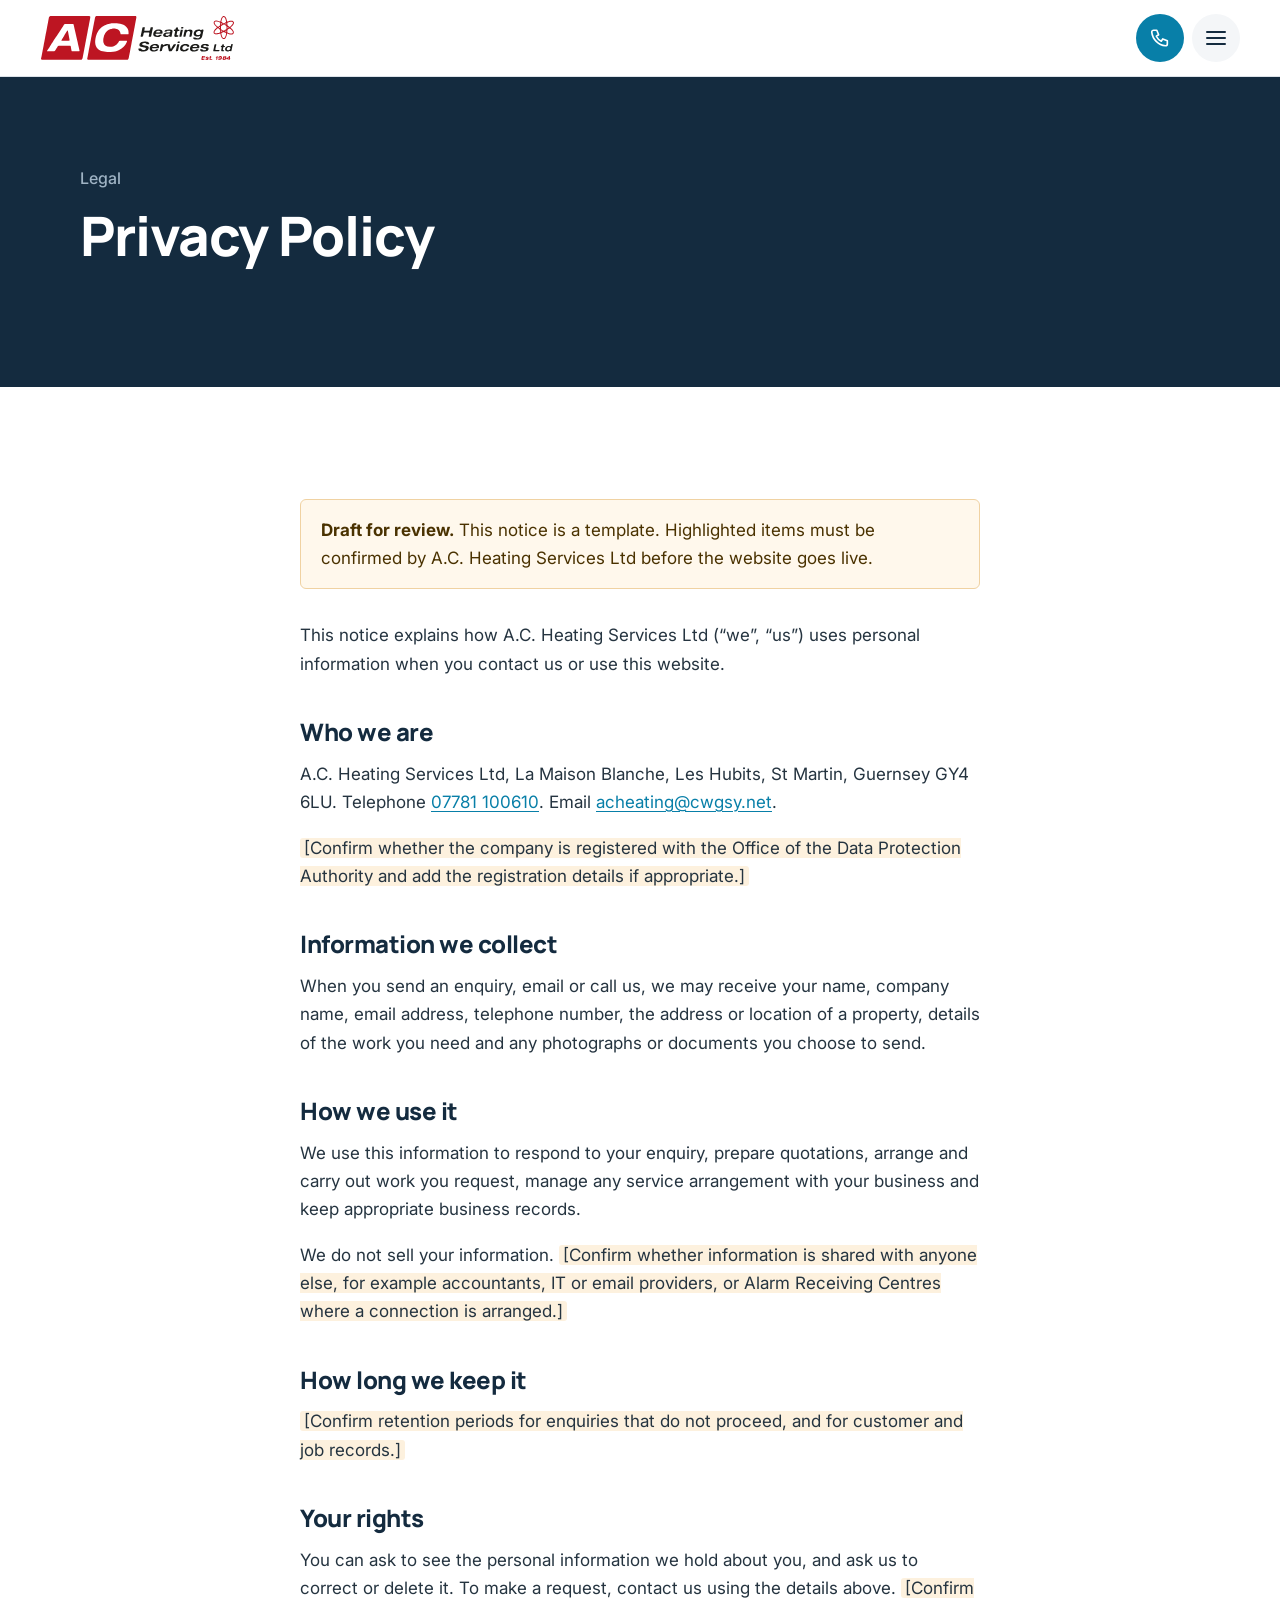
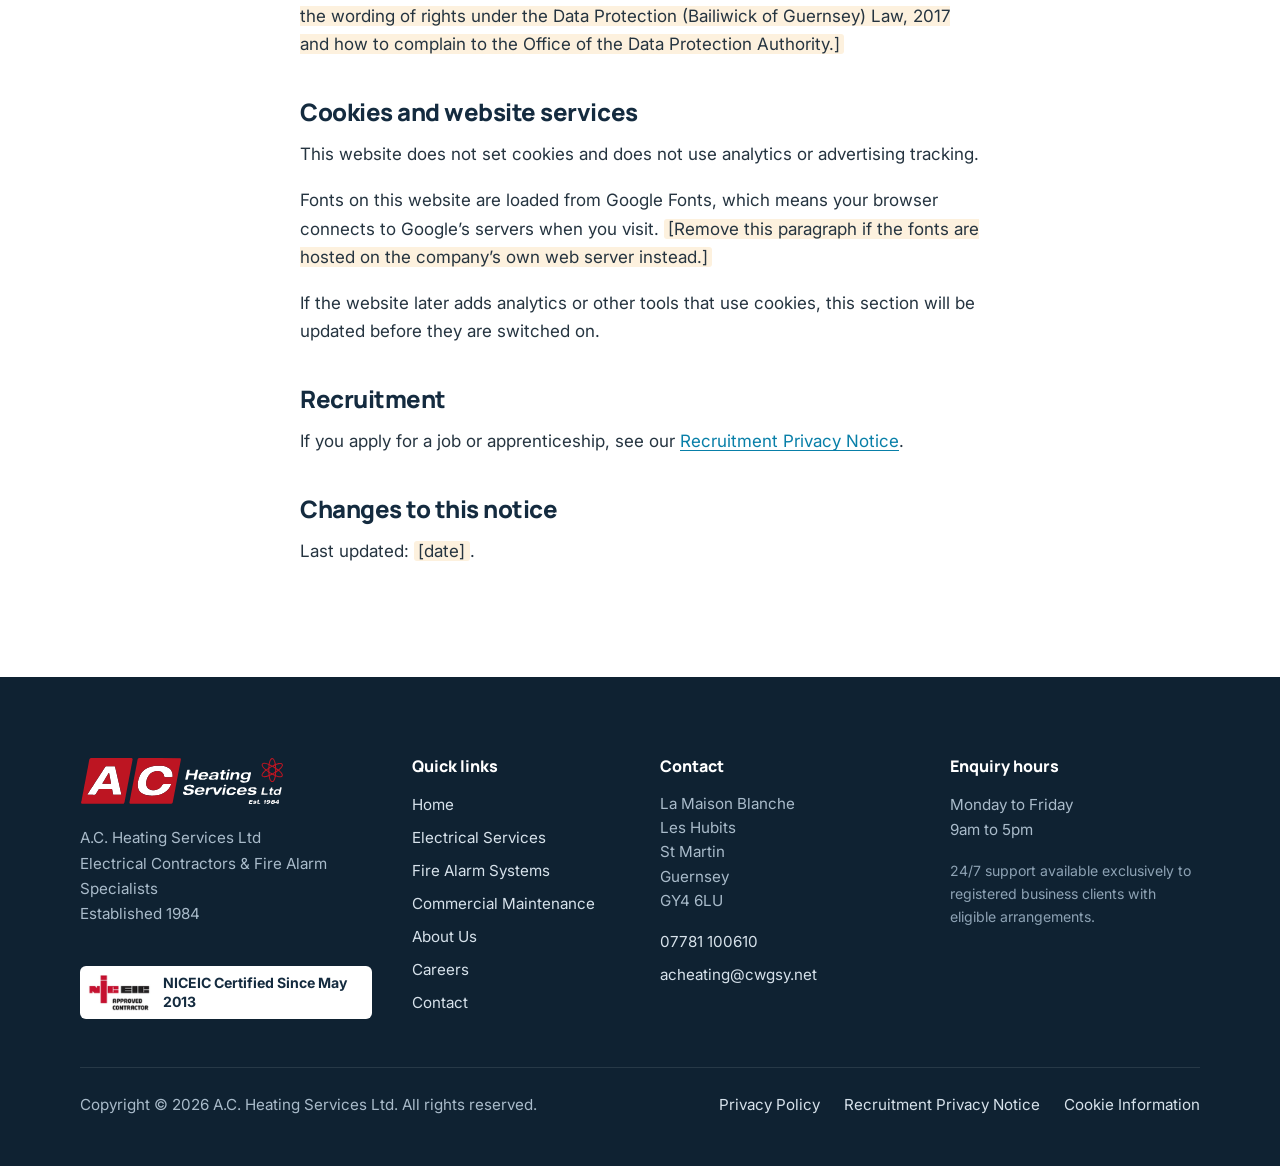
==== ac-heating-website/privacy/index.html @ 9f07629f "Add files via upload" ====
<!doctype html>
<html lang="en-GB">
<head>
<meta charset="utf-8">
<meta name="viewport" content="width=device-width, initial-scale=1">
<title>Privacy Policy | A.C. Heating Services</title>
<meta name="description" content="How A.C. Heating Services Ltd uses personal information provided through this website, by email and by telephone.">
<link rel="canonical" href="https://www.acheating.gg/privacy/">
<meta property="og:type" content="website">
<meta property="og:site_name" content="A.C. Heating Services Ltd">
<meta property="og:locale" content="en_GB">
<meta property="og:title" content="Privacy Policy | A.C. Heating Services">
<meta property="og:description" content="How A.C. Heating Services Ltd uses personal information provided through this website, by email and by telephone.">
<meta property="og:url" content="https://www.acheating.gg/privacy/">
<meta name="twitter:card" content="summary">
<meta name="theme-color" content="#142B3F">
<link rel="icon" href="../assets/img/favicon.svg" type="image/svg+xml">
<link rel="preconnect" href="https://fonts.googleapis.com">
<link rel="preconnect" href="https://fonts.gstatic.com" crossorigin>
<link rel="stylesheet" href="https://fonts.googleapis.com/css2?family=Inter:wght@400;500;600;700&family=Manrope:wght@600;700;800&display=swap">
<link rel="stylesheet" href="../assets/css/styles.css">
<script>document.documentElement.classList.add("js")</script>
<script src="../assets/js/config.js" defer></script>
<script src="../assets/js/main.js" defer></script>
<script type="application/ld+json">{"@context": "https://schema.org", "@type": "BreadcrumbList", "itemListElement": [{"@type": "ListItem", "position": 1, "name": "Home", "item": "https://www.acheating.gg/"}, {"@type": "ListItem", "position": 2, "name": "Privacy Policy", "item": "https://www.acheating.gg/privacy/"}]}</script>
</head>
<body>
<a class="skip-link" href="#main">Skip to main content</a>
<header class="site-header">
  <div class="wrap header-inner">
    <a class="brand" href="../"><img class="brand-logo" src="../assets/img/logo.svg" alt="A.C. Heating Services Ltd, home" width="221" height="52"><span class="brand-tag">Electrical &amp; Fire Alarm Specialists</span></a>
    <nav class="primary-nav" id="primary-nav" aria-label="Main">
      <ul>
        <li><a href="../">Home</a></li><li><a href="../electrical-services/">Electrical Services</a></li><li><a href="../fire-alarms/">Fire Alarms</a></li><li><a href="../maintenance/">Maintenance</a></li><li><a href="../about/">About Us</a></li><li><a class="nav-careers" href="../careers/">Careers <span class="hiring-pill">Hiring</span></a></li><li><a href="../contact/">Contact</a></li><li class="nav-mobile-cta"><a class="btn btn-primary" href="../contact/#enquiry">Request a Quotation</a></li>
      </ul>
    </nav>
    <div class="header-actions">
      <a class="btn btn-primary header-cta" href="../contact/#enquiry">Request a Quotation</a>
      <a class="header-phone" href="tel:+447781100610" data-phone aria-label="Call 07781 100610"><svg viewBox="0 0 24 24" fill="none" stroke="currentColor" stroke-width="1.8" stroke-linecap="round" stroke-linejoin="round" aria-hidden="true"><path d="M5 3.5h3.5l2 5-2.5 1.6a11 11 0 0 0 5.4 5.4l1.6-2.5 5 2v3.5a2 2 0 0 1-2 2A17 17 0 0 1 3 5.5a2 2 0 0 1 2-2z"/></svg></a>
      <button class="nav-toggle" type="button" aria-expanded="false" aria-controls="primary-nav" aria-label="Open menu"><span class="nav-toggle-bars"></span></button>
    </div>
  </div>
</header>
<main id="main">
<section class="page-hero on-dark">
  <div class="wrap">
    <p class="kicker">Legal</p>
    <h1>Privacy Policy</h1>
  </div>
</section>
<section class="section">
  <div class="wrap legal">
    <!-- DRAFT TEMPLATE: this notice must be reviewed and completed by A.C. Heating Services Ltd (and its advisers if required) before launch. Delete the draft banner once approved. -->
    <div class="draft-banner"><strong>Draft for review.</strong> This notice is a template. Highlighted items must be confirmed by A.C. Heating Services Ltd before the website goes live.</div>

    <p>This notice explains how A.C. Heating Services Ltd (“we”, “us”) uses personal information when you contact us or use this website.</p>

    <h2>Who we are</h2>
    <p>A.C. Heating Services Ltd, La Maison Blanche, Les Hubits, St Martin, Guernsey GY4 6LU. Telephone <a href="tel:+447781100610" data-phone data-phone-text="{phone}">07781 100610</a>. Email <a href="mailto:acheating@cwgsy.net" data-email="enquiry" data-email-text>acheating@cwgsy.net</a>.</p>
    <p><span class="tbc">[Confirm whether the company is registered with the Office of the Data Protection Authority and add the registration details if appropriate.]</span></p>

    <h2>Information we collect</h2>
    <p>When you send an enquiry, email or call us, we may receive your name, company name, email address, telephone number, the address or location of a property, details of the work you need and any photographs or documents you choose to send.</p>

    <h2>How we use it</h2>
    <p>We use this information to respond to your enquiry, prepare quotations, arrange and carry out work you request, manage any service arrangement with your business and keep appropriate business records.</p>
    <p>We do not sell your information. <span class="tbc">[Confirm whether information is shared with anyone else, for example accountants, IT or email providers, or Alarm Receiving Centres where a connection is arranged.]</span></p>

    <h2>How long we keep it</h2>
    <p><span class="tbc">[Confirm retention periods for enquiries that do not proceed, and for customer and job records.]</span></p>

    <h2>Your rights</h2>
    <p>You can ask to see the personal information we hold about you, and ask us to correct or delete it. To make a request, contact us using the details above. <span class="tbc">[Confirm the wording of rights under the Data Protection (Bailiwick of Guernsey) Law, 2017 and how to complain to the Office of the Data Protection Authority.]</span></p>

    <h2 id="cookies">Cookies and website services</h2>
    <p>This website does not set cookies and does not use analytics or advertising tracking.</p>
    <p>Fonts on this website are loaded from Google Fonts, which means your browser connects to Google’s servers when you visit. <span class="tbc">[Remove this paragraph if the fonts are hosted on the company’s own web server instead.]</span></p>
    <p>If the website later adds analytics or other tools that use cookies, this section will be updated before they are switched on.</p>

    <h2>Recruitment</h2>
    <p>If you apply for a job or apprenticeship, see our <a href="../recruitment-privacy/">Recruitment Privacy Notice</a>.</p>

    <h2>Changes to this notice</h2>
    <p>Last updated: <span class="tbc">[date]</span>.</p>
  </div>
</section>
</main>
<footer class="site-footer">
  <div class="wrap">
    <div class="footer-grid">
      <div class="footer-brand">
        <a class="brand" href="../"><img class="brand-logo" src="../assets/img/logo-white.svg" alt="A.C. Heating Services Ltd, home" width="221" height="52"><span class="brand-tag">Electrical &amp; Fire Alarm Specialists</span></a>
        <p>A.C. Heating Services Ltd<br>Electrical Contractors &amp; Fire Alarm Specialists<br>Established 1984</p>
        <span class="footer-accred"><img src="../assets/img/niceic-approved-contractor.png" alt="NICEIC Approved Contractor" width="68" height="39"> NICEIC Certified Since May 2013</span>
      </div>
      <div>
        <h2>Quick links</h2>
        <ul><li><a href="../">Home</a></li><li><a href="../electrical-services/">Electrical Services</a></li><li><a href="../fire-alarms/">Fire Alarm Systems</a></li><li><a href="../maintenance/">Commercial Maintenance</a></li><li><a href="../about/">About Us</a></li><li><a href="../careers/">Careers</a></li><li><a href="../contact/">Contact</a></li></ul>
      </div>
      <div>
        <h2>Contact</h2>
        <address>La Maison Blanche<br>Les Hubits<br>St Martin<br>Guernsey<br>GY4 6LU</address>
        <ul style="margin-top:1rem">
          <li><a href="tel:+447781100610" data-phone data-phone-text="{phone}">07781 100610</a></li>
          <li><a href="mailto:acheating@cwgsy.net" data-email="enquiry" data-email-text>acheating@cwgsy.net</a></li>
        </ul>
      </div>
      <div>
        <h2>Enquiry hours</h2>
        <p>Monday to Friday<br>9am to 5pm</p>
        <p class="footer-small">24/7 support available exclusively to registered business clients with eligible arrangements.</p>
      </div>
    </div>
    <div class="footer-bottom">
      <p>Copyright &copy; <span data-year>2026</span> A.C. Heating Services Ltd. All rights reserved.</p>
      <ul>
        <li><a href="../privacy/">Privacy Policy</a></li>
        <li><a href="../recruitment-privacy/">Recruitment Privacy Notice</a></li>
        <li><a href="../privacy/#cookies">Cookie Information</a></li>
      </ul>
    </div>
  </div>
</footer>
</body>
</html>
---- ac-heating-website/assets/css/styles.css ----
/* =========================================================================
   A.C. Heating Services Ltd — site stylesheet
   Palette and type follow the website brief. Red is reserved for the logo.
   ========================================================================= */

:root {
  color-scheme: light;

  /* Brand palette (brief §3) */
  --navy: #142B3F;
  --slate: #304B61;
  --blue: #087FA8;
  --blue-dark: #066A8C;
  --white: #FFFFFF;
  --grey: #F4F6F8;
  --grey-line: #DCE2E8;
  --text: #253440;
  --text-soft: #4A5B68;
  --amber: #F2A541;
  --amber-dark: #E0922A;

  /* Logo red, as sampled from the supplied logo (used in the logo files only) */
  --logo-red: #BD1522;

  --font-head: "Manrope", "Segoe UI", system-ui, -apple-system, sans-serif;
  --font-body: "Inter", "Segoe UI", system-ui, -apple-system, sans-serif;

  --wrap: 1200px;
  --gutter: clamp(1.25rem, 4vw, 2.5rem);
  --section: clamp(4rem, 9vw, 7rem);

  --r-sm: 6px;
  --r-md: 12px;
  --r-lg: 20px;

  --shadow-lift: 0 18px 40px -22px rgba(20, 43, 63, 0.45);
}

*, *::before, *::after { box-sizing: border-box; }

html {
  -webkit-text-size-adjust: 100%;
  scroll-behavior: smooth;
  scroll-padding-top: 6rem;
}

body {
  margin: 0;
  font-family: var(--font-body);
  font-size: 1.0625rem;
  line-height: 1.65;
  color: var(--text);
  background: var(--white);
  text-rendering: optimizeLegibility;
  -webkit-font-smoothing: antialiased;
}

img { max-width: 100%; display: block; }

h1, h2, h3, h4 {
  font-family: var(--font-head);
  color: var(--navy);
  line-height: 1.15;
  letter-spacing: -0.02em;
  margin: 0 0 0.6em;
  font-weight: 800;
}
h1 { font-size: clamp(2.3rem, 5.4vw, 4rem); }
h2 { font-size: clamp(1.8rem, 3.6vw, 2.6rem); }
h3 { font-size: clamp(1.2rem, 1.8vw, 1.4rem); font-weight: 700; letter-spacing: -0.01em; }
h4 { font-size: 1.05rem; font-weight: 700; letter-spacing: 0; }

p { margin: 0 0 1.1em; }
p:last-child { margin-bottom: 0; }

a { color: var(--blue); text-underline-offset: 0.18em; text-decoration-thickness: 1px; }
a:hover { color: var(--blue-dark); }

:focus-visible {
  outline: 3px solid var(--amber);
  outline-offset: 3px;
  border-radius: 3px;
}

.wrap { width: 100%; max-width: var(--wrap); margin: 0 auto; padding: 0 var(--gutter); }
.measure { max-width: 62ch; }
.lead { font-size: clamp(1.1rem, 1.6vw, 1.25rem); color: var(--text-soft); line-height: 1.6; }

.visually-hidden {
  position: absolute !important; width: 1px; height: 1px; padding: 0; margin: -1px;
  overflow: hidden; clip: rect(0 0 0 0); white-space: nowrap; border: 0;
}

.skip-link {
  position: absolute; left: 1rem; top: -4rem; z-index: 100;
  background: var(--amber); color: var(--navy); padding: 0.75rem 1rem;
  font-weight: 700; border-radius: var(--r-sm); text-decoration: none;
}
.skip-link:focus { top: 1rem; }

/* ---------- Buttons ---------- */
.btn {
  display: inline-flex; align-items: center; justify-content: center; gap: 0.55rem;
  min-height: 48px; padding: 0.8rem 1.4rem;
  font-family: var(--font-head); font-weight: 700; font-size: 1rem; line-height: 1.2;
  border-radius: 999px; border: 2px solid transparent;
  text-decoration: none; cursor: pointer;
  transition: background-color .2s, color .2s, border-color .2s, transform .2s;
}
.btn:active { transform: translateY(1px); }
.btn svg { width: 1.1em; height: 1.1em; flex: none; }
.btn-primary { background: var(--amber); color: var(--navy); }
.btn-primary:hover { background: var(--amber-dark); color: var(--navy); }
.btn-blue { background: var(--blue); color: var(--white); }
.btn-blue:hover { background: var(--blue-dark); color: var(--white); }
.btn-navy { background: var(--navy); color: var(--white); }
.btn-navy:hover { background: var(--slate); color: var(--white); }
.btn-outline { border-color: currentColor; color: var(--navy); background: transparent; }
.btn-outline:hover { background: var(--navy); color: var(--white); border-color: var(--navy); }
.on-dark .btn-outline { color: var(--white); }
.on-dark .btn-outline:hover { background: var(--white); color: var(--navy); border-color: var(--white); }
.btn-row { display: flex; flex-wrap: wrap; gap: 0.75rem; margin-top: 2rem; }

.text-link {
  font-family: var(--font-head); font-weight: 700; color: var(--blue);
  text-decoration: none; display: inline-flex; align-items: center; gap: .4rem;
}
.text-link::after {
  content: ""; width: .5em; height: .5em; border-right: 2px solid; border-top: 2px solid;
  transform: rotate(45deg); transition: transform .2s;
}
.text-link:hover { text-decoration: underline; }
.text-link:hover::after { transform: translateX(3px) rotate(45deg); }

/* ---------- Header ---------- */
.site-header {
  position: sticky; top: 0; z-index: 50;
  background: rgba(255, 255, 255, 0.96);
  backdrop-filter: saturate(1.4) blur(10px);
  -webkit-backdrop-filter: saturate(1.4) blur(10px);
  border-bottom: 1px solid var(--grey-line);
}
.site-header .wrap { max-width: 1400px; }
.header-inner { display: flex; align-items: center; gap: 1.25rem; min-height: 76px; }

.brand { display: flex; align-items: center; gap: 1rem; text-decoration: none; color: var(--navy); margin-right: auto; flex: none; }
.brand-logo { height: 52px; width: auto; display: block; }
@media (max-width: 1280px) { .brand-logo { height: 46px; } }
.brand .brand-tag { padding-left: 1rem; border-left: 1px solid var(--grey-line); line-height: 1.3; max-width: 9.5rem; white-space: normal; }
.brand-tag { font-size: 0.8rem; color: var(--text-soft); }

.primary-nav ul { list-style: none; margin: 0; padding: 0; display: flex; gap: 0.25rem; }
.primary-nav a {
  display: block; padding: 0.6rem 0.7rem; border-radius: var(--r-sm);
  color: var(--text); text-decoration: none; font-weight: 500; font-size: 0.95rem; white-space: nowrap;
}
.primary-nav a:hover { color: var(--navy); background: var(--grey); }
.primary-nav a[aria-current="page"] { color: var(--navy); font-weight: 700; box-shadow: inset 0 -2px 0 var(--blue); border-radius: 0; }
.nav-careers { display: inline-flex !important; align-items: center; gap: .45rem; }
.hiring-pill {
  font-size: 0.7rem; font-weight: 700; line-height: 1; padding: .3rem .5rem; border-radius: 999px;
  background: #FDF1DE; color: #7A4A06;
}

.header-actions { display: flex; align-items: center; gap: 0.5rem; }
.header-cta { white-space: nowrap; }
.header-phone {
  display: none; width: 48px; height: 48px; border-radius: 999px;
  align-items: center; justify-content: center;
  background: var(--blue); color: var(--white);
}
.header-phone svg { width: 22px; height: 22px; }
.nav-toggle {
  display: none; width: 48px; height: 48px; border-radius: 999px;
  background: var(--grey); border: 0; cursor: pointer; color: var(--navy);
  align-items: center; justify-content: center;
}
.nav-toggle-bars, .nav-toggle-bars::before, .nav-toggle-bars::after {
  display: block; width: 20px; height: 2px; background: currentColor; border-radius: 2px;
  position: relative; transition: transform .25s, opacity .25s;
}
.nav-toggle-bars::before, .nav-toggle-bars::after { content: ""; position: absolute; left: 0; }
.nav-toggle-bars::before { top: -6px; }
.nav-toggle-bars::after { top: 6px; }
.nav-toggle[aria-expanded="true"] .nav-toggle-bars { background: transparent; }
.nav-toggle[aria-expanded="true"] .nav-toggle-bars::before { transform: translateY(6px) rotate(45deg); }
.nav-toggle[aria-expanded="true"] .nav-toggle-bars::after { transform: translateY(-6px) rotate(-45deg); }

@media (max-width: 1480px) {
  .brand-tag { display: none; }
  .primary-nav a { padding: 0.6rem 0.5rem; font-size: 0.9rem; }
}

@media (max-width: 1280px) {
  .header-phone, .nav-toggle { display: inline-flex; }
  .header-cta { display: none; }
  .primary-nav {
    position: absolute; left: 0; right: 0; top: 100%;
    background: var(--white); border-bottom: 1px solid var(--grey-line);
    box-shadow: 0 20px 30px -20px rgba(20, 43, 63, .35);
    display: none; max-height: calc(100vh - 76px); overflow-y: auto;
  }
  .primary-nav.is-open { display: block; }
  .js .primary-nav:not(.is-open) { display: none; }
  .primary-nav ul { flex-direction: column; padding: 0.75rem var(--gutter) 1.25rem; gap: 0; }
  .primary-nav a { padding: 0.95rem 0.25rem; font-size: 1.05rem; border-bottom: 1px solid var(--grey); border-radius: 0; }
  .primary-nav a[aria-current="page"] { box-shadow: inset 3px 0 0 var(--blue); padding-left: .9rem; }
  .nav-mobile-cta { display: block !important; padding-top: 1rem; }
  .nav-mobile-cta .btn { width: 100%; }
}
.nav-mobile-cta { display: none !important; }
/* Without JavaScript the mobile menu stays visible as a plain list */
html:not(.js) .nav-toggle { display: none; }
@media (max-width: 1280px) { html:not(.js) .primary-nav { display: block; position: static; box-shadow: none; } html:not(.js) .header-inner { flex-wrap: wrap; } }

@media (max-width: 520px) {
  .brand-tag { display: none; }
  .header-inner { gap: 0.75rem; }
  .brand { min-width: 0; flex: 0 1 auto; }
  .brand-logo { height: 42px; max-width: 100%; }
  .header-phone, .nav-toggle { width: 44px; height: 44px; }
}

/* ---------- Image placeholders (see assets/js/config.js) ---------- */
.ph {
  position: relative; margin: 0; overflow: hidden; border-radius: var(--r-lg);
  background:
    linear-gradient(135deg, rgba(8,127,168,.12), rgba(20,43,63,.06)),
    repeating-linear-gradient(45deg, transparent 0 14px, rgba(48,75,97,.05) 14px 15px),
    #E6EBF0;
  aspect-ratio: 4 / 3;
}
.ph.r-16x9 { aspect-ratio: 16 / 9; }
.ph.r-3x2 { aspect-ratio: 3 / 2; }
.ph.r-4x5 { aspect-ratio: 4 / 5; }
.ph.r-1x1 { aspect-ratio: 1 / 1; }
.ph.r-21x9 { aspect-ratio: 21 / 9; }
.ph img { width: 100%; height: 100%; object-fit: cover; }
.ph-label {
  position: absolute; inset: auto 1rem 1rem 1rem;
  display: flex; gap: .6rem; align-items: flex-start;
  font-size: 0.85rem; line-height: 1.4; color: var(--slate);
  background: rgba(255,255,255,.88); padding: .65rem .8rem; border-radius: var(--r-sm);
}
.ph-label svg { flex: none; width: 18px; height: 18px; margin-top: 1px; }
.ph.has-image .ph-label { display: none; }
.ph-dark { background: linear-gradient(135deg, #1E3A52, #142B3F); }
.ph-dark .ph-label { background: rgba(255,255,255,.9); }

/* ---------- Hero (home) ---------- */
.hero { background: var(--navy); color: #DCE6EE; position: relative; overflow: hidden; }
.hero h1 { color: var(--white); max-width: 14ch; }
.hero-grid {
  display: grid; grid-template-columns: minmax(0, 1.05fr) minmax(0, 1fr);
  gap: clamp(2rem, 5vw, 4.5rem); align-items: center;
  padding-top: clamp(3rem, 7vw, 6rem); padding-bottom: clamp(7rem, 11vw, 9rem);
}
.hero-sub {
  font-family: var(--font-head); font-weight: 700; color: var(--amber);
  font-size: clamp(1.1rem, 1.8vw, 1.3rem); margin-bottom: 1.25rem;
}
.hero-intro p { color: #C9D6E1; max-width: 60ch; }
.hero-intro p:first-child { color: var(--white); font-size: 1.15rem; }
.hero .ph { border-radius: var(--r-lg); min-height: 100%; aspect-ratio: 4 / 5; }
.hero .ph-label { background: rgba(255,255,255,.92); }

@media (prefers-reduced-motion: no-preference) {
  .hero-copy > * { animation: rise .7s cubic-bezier(.2,.7,.2,1) both; }
  .hero-copy > *:nth-child(2) { animation-delay: .08s; }
  .hero-copy > *:nth-child(3) { animation-delay: .16s; }
  .hero-copy > *:nth-child(4) { animation-delay: .24s; }
  .hero-media { animation: settle 1s cubic-bezier(.2,.7,.2,1) .1s both; }
  .plate { animation: rise .7s cubic-bezier(.2,.7,.2,1) .35s both; }
}
@keyframes rise { from { opacity: 0; transform: translateY(14px); } to { opacity: 1; transform: none; } }
@keyframes settle { from { opacity: 0; transform: scale(1.03); } to { opacity: 1; transform: none; } }

@media (max-width: 860px) {
  .hero-grid { grid-template-columns: 1fr; padding-bottom: 8rem; }
  .hero .ph { aspect-ratio: 16 / 10; }
  .hero h1 { max-width: 18ch; }
}

/* ---------- The "plate": trust strip styled like an installation schedule ---------- */
.plate-wrap { margin-top: -5rem; position: relative; z-index: 2; }
.plate {
  list-style: none; margin: 0; padding: 0;
  background: var(--white); border-radius: var(--r-md);
  border: 1px solid var(--grey-line);
  box-shadow: 0 24px 50px -30px rgba(20,43,63,.5);
  display: grid; grid-template-columns: repeat(4, minmax(0, 1fr));
}
.plate-item { padding: 1.4rem 1.5rem; border-left: 1px solid var(--grey-line); }
.plate-item:first-child { border-left: 0; }
.plate-key { display: block; font-size: 0.8rem; color: var(--text-soft); margin-bottom: .2rem; }
.plate-val { display: block; font-family: var(--font-head); font-weight: 800; color: var(--navy); font-size: 1.12rem; line-height: 1.25; }
.plate-note { display: block; font-size: 0.82rem; color: var(--text-soft); margin-top: .25rem; line-height: 1.4; }
.plate-item.restricted .plate-val { color: var(--navy); }
.plate-item.restricted .plate-note { color: #7A4A06; font-weight: 600; }
@media (max-width: 960px) {
  .plate { grid-template-columns: repeat(2, minmax(0, 1fr)); }
  .plate-item:nth-child(3) { border-left: 0; }
  .plate-item:nth-child(n+3) { border-top: 1px solid var(--grey-line); }
}
@media (max-width: 480px) {
  .plate { grid-template-columns: 1fr; }
  .plate-item { border-left: 0; }
  .plate-item + .plate-item { border-top: 1px solid var(--grey-line); }
}

/* ---------- Sections ---------- */
.section { padding: var(--section) 0; }
.section-grey { background: var(--grey); }
.section-navy { background: var(--navy); color: #C9D6E1; }
.section-navy h2, .section-navy h3 { color: var(--white); }
.section-head { max-width: 760px; margin-bottom: clamp(2rem, 4vw, 3.25rem); }
.section-head p { color: var(--text-soft); font-size: 1.1rem; }
.section-navy .section-head p { color: #C9D6E1; }

.split {
  display: grid; grid-template-columns: repeat(2, minmax(0, 1fr));
  gap: clamp(2rem, 6vw, 5.5rem); align-items: center;
}
.split.flip > :first-child { order: 2; }
.split.top { align-items: start; }
@media (max-width: 860px) {
  .split { grid-template-columns: 1fr; }
  .split.flip > :first-child { order: 0; }
}

/* ---------- Services (home) ---------- */
.services {
  display: grid; gap: 1.25rem;
  grid-template-columns: repeat(6, minmax(0, 1fr));
}
.service {
  grid-column: span 2;
  display: flex; flex-direction: column;
  background: var(--white); border: 1px solid var(--grey-line); border-radius: var(--r-md);
  padding: 1.75rem; transition: border-color .2s, box-shadow .2s, transform .2s;
}
.service.feature { grid-column: span 3; padding: 2.25rem; }
.service.feature.dark { background: var(--navy); border-color: var(--navy); color: #C9D6E1; }
.service.feature.dark h3 { color: var(--white); }
.service.feature.dark .text-link { color: #7FD3EF; }
.service:hover { border-color: #B8C6D3; box-shadow: var(--shadow-lift); transform: translateY(-2px); }
.service p { color: var(--text-soft); flex: 1; }
.service.dark p { color: #C9D6E1; }
.service .text-link { margin-top: 1.25rem; }
.icon {
  width: 52px; height: 52px; border-radius: 14px; margin-bottom: 1.25rem;
  display: grid; place-items: center; background: #E3F1F7; color: var(--blue);
}
.icon svg { width: 26px; height: 26px; }
.service.dark .icon { background: rgba(255,255,255,.08); color: #7FD3EF; }
@media (max-width: 960px) {
  .services { grid-template-columns: repeat(2, minmax(0, 1fr)); }
  .service, .service.feature { grid-column: span 1; }
  .service.feature { grid-column: span 2; }
}
@media (max-width: 620px) {
  .services { grid-template-columns: 1fr; }
  .service, .service.feature { grid-column: span 1; padding: 1.6rem; }
}
@media (prefers-reduced-motion: reduce) {
  .service:hover { transform: none; }
}

/* ---------- Features (why choose us) ---------- */
.features { display: grid; grid-template-columns: repeat(2, minmax(0, 1fr)); gap: 2.25rem 2.5rem; }
.feature-item { padding-top: 1.25rem; border-top: 2px solid var(--navy); }
.feature-item h3 { margin-bottom: .35rem; }
.feature-item p { color: var(--text-soft); }
@media (max-width: 620px) { .features { grid-template-columns: 1fr; gap: 1.75rem; } }

/* ---------- Ticks lists ---------- */
.ticks { list-style: none; padding: 0; margin: 1.25rem 0 0; display: grid; gap: .55rem; }
.ticks li { position: relative; padding-left: 1.9rem; }
.ticks li::before {
  content: ""; position: absolute; left: 0; top: .3em; width: 1.2rem; height: 1.2rem; border-radius: 50%;
  background: #E3F1F7 url("data:image/svg+xml,%3Csvg xmlns='http://www.w3.org/2000/svg' viewBox='0 0 24 24' fill='none' stroke='%23087FA8' stroke-width='3' stroke-linecap='round' stroke-linejoin='round'%3E%3Cpath d='M5 12.5l4.5 4.5L19 7.5'/%3E%3C/svg%3E") center / 70% no-repeat;
}
.ticks.cols { grid-template-columns: repeat(2, minmax(0, 1fr)); column-gap: 2rem; }
@media (max-width: 620px) { .ticks.cols { grid-template-columns: 1fr; } }
.section-navy .ticks li::before { background-color: rgba(255,255,255,.1); }

/* ---------- Band / callouts ---------- */
.band {
  background: var(--navy); color: #C9D6E1; border-radius: var(--r-lg);
  padding: clamp(2rem, 5vw, 3.75rem); position: relative; overflow: hidden;
}
.band h2, .band h3 { color: var(--white); }
.band-grid { display: grid; grid-template-columns: minmax(0, 1.4fr) minmax(0, 1fr); gap: 2.5rem; align-items: center; }
@media (max-width: 860px) { .band-grid { grid-template-columns: 1fr; } }

.notice {
  border-left: 4px solid var(--amber); background: #FFF8EC; color: #4A3200;
  padding: 1rem 1.25rem; border-radius: 0 var(--r-sm) var(--r-sm) 0; margin: 1.5rem 0;
}
.notice strong { color: #3A2700; }
.section-navy .notice, .band .notice { background: rgba(242,165,65,.12); color: #F7E3C4; }
.section-navy .notice strong, .band .notice strong { color: var(--white); }

/* ---------- Accreditation ---------- */
.accred {
  display: grid; grid-template-columns: 240px minmax(0, 1fr); gap: clamp(1.5rem, 4vw, 3.5rem);
  align-items: center; background: var(--white); border: 1px solid var(--grey-line);
  border-radius: var(--r-lg); padding: clamp(1.5rem, 4vw, 3rem);
}
.logo-slot {
  aspect-ratio: 3 / 2; border: 2px dashed #B8C6D3; border-radius: var(--r-md);
  display: grid; place-items: center; text-align: center; padding: 1rem;
  font-size: .85rem; color: var(--text-soft); background: var(--grey);
}
.logo-slot.has-image { border: 0; background: transparent; padding: 0; }
.logo-slot img { width: 100%; max-width: 220px; height: auto; }
.schemes { list-style: none; padding: 0; margin: 1.25rem 0; display: flex; flex-wrap: wrap; gap: .5rem; }
.schemes li {
  font-size: .9rem; font-weight: 600; color: var(--navy);
  border: 1px solid var(--grey-line); background: var(--grey);
  padding: .45rem .8rem; border-radius: 999px;
}
@media (max-width: 700px) { .accred { grid-template-columns: 1fr; } .logo-slot { max-width: 260px; } }

/* ---------- Page hero (inner pages) ---------- */
.page-hero { background: var(--navy); color: #C9D6E1; padding: clamp(3rem, 7vw, 5.5rem) 0; }
.page-hero h1 { color: var(--white); font-size: clamp(2.1rem, 4.6vw, 3.4rem); max-width: 22ch; }
.page-hero .kicker { color: #9FB3C4; font-size: 1rem; margin-bottom: .8rem; font-weight: 500; }
.page-hero .lead { color: #C9D6E1; }
.page-hero-grid { display: grid; grid-template-columns: minmax(0, 1.15fr) minmax(0, .85fr); gap: clamp(2rem, 5vw, 4rem); align-items: center; }
@media (max-width: 860px) { .page-hero-grid { grid-template-columns: 1fr; } }

/* In-page section nav */
.subnav { border-bottom: 1px solid var(--grey-line); background: var(--white); position: sticky; top: 76px; z-index: 40; }
.subnav ul { list-style: none; margin: 0; padding: 0; display: flex; gap: .25rem; overflow-x: auto; scrollbar-width: none; }
.subnav ul::-webkit-scrollbar { display: none; }
.subnav a {
  display: block; white-space: nowrap; padding: 1rem .9rem; text-decoration: none;
  color: var(--text-soft); font-weight: 600; font-size: .92rem;
}
.subnav a:hover { color: var(--navy); }

/* ---------- Content blocks ---------- */
.prose h2 { margin-top: 0; }
.prose h3 { margin-top: 2rem; }
.sub-grid { display: grid; grid-template-columns: repeat(2, minmax(0, 1fr)); gap: 1.25rem; margin-top: 2rem; }
.sub-card { background: var(--white); border: 1px solid var(--grey-line); border-radius: var(--r-md); padding: 1.6rem; }
.section-grey .sub-card { border-color: transparent; }
.sub-card h3 { font-size: 1.12rem; margin-bottom: .45rem; }
.sub-card p { color: var(--text-soft); font-size: 1rem; }
@media (max-width: 700px) { .sub-grid { grid-template-columns: 1fr; } }

/* Fire alarm overview tiles */
.tiles { display: grid; grid-template-columns: repeat(5, minmax(0, 1fr)); gap: 1px; background: rgba(255,255,255,.12); border-radius: var(--r-md); overflow: hidden; margin-top: 2.5rem; }
.tile { background: var(--navy); padding: 1.4rem 1.2rem; text-decoration: none; color: #C9D6E1; transition: background .2s; }
.tile:hover { background: var(--slate); color: var(--white); }
.page-hero a.tile { color: #C9D6E1; }
.page-hero a.tile:hover { color: var(--white); }
.tile strong { display: block; color: var(--white); font-family: var(--font-head); font-size: 1.02rem; margin-bottom: .2rem; }
.tile span { font-size: .88rem; }
@media (max-width: 960px) { .tiles { grid-template-columns: repeat(2, minmax(0, 1fr)); } .tile:last-child { grid-column: span 2; } }
@media (max-width: 480px) { .tiles { grid-template-columns: 1fr; } .tile:last-child { grid-column: auto; } }

/* Steps — a genuine sequence */
.steps { list-style: none; padding: 0; margin: 0; display: grid; grid-template-columns: repeat(4, minmax(0, 1fr)); gap: 1.25rem; counter-reset: step; }
.steps li { position: relative; padding: 4.25rem 1.5rem 1.6rem; background: var(--white); border-radius: var(--r-md); border: 1px solid var(--grey-line); counter-increment: step; }
.steps li::before {
  content: counter(step); position: absolute; top: 1.4rem; left: 1.5rem;
  width: 2.2rem; height: 2.2rem; border-radius: 50%; display: grid; place-items: center;
  background: var(--navy); color: var(--white); font-family: var(--font-head); font-weight: 800;
}
.steps li:not(:last-child)::after {
  content: ""; position: absolute; top: 2.5rem; left: 4.2rem; right: -1.25rem; height: 2px;
  background: linear-gradient(90deg, var(--grey-line), var(--grey-line));
}
.steps h3 { font-size: 1.1rem; margin-bottom: .4rem; }
.steps p { color: var(--text-soft); font-size: .98rem; }
@media (max-width: 960px) { .steps { grid-template-columns: repeat(2, minmax(0, 1fr)); } .steps li::after { display: none; } }
@media (max-width: 560px) { .steps { grid-template-columns: 1fr; } }

/* ---------- Team ---------- */
.team { display: grid; grid-template-columns: repeat(5, minmax(0, 1fr)); gap: 1.25rem; }
@media (max-width: 1100px) { .team { grid-template-columns: repeat(3, minmax(0, 1fr)); gap: 1.5rem; } }
@media (max-width: 700px) { .team { grid-template-columns: repeat(2, minmax(0, 1fr)); gap: 1.25rem 1rem; } }
@media (max-width: 420px) { .team { grid-template-columns: 1fr; } }
.person .ph { border-radius: var(--r-md); margin-bottom: 1rem; }
.person h3 { margin-bottom: .1rem; font-size: 1.15rem; }
.person .role { display: block; color: var(--blue); font-weight: 600; font-size: .95rem; margin-bottom: .6rem; }
.person p { color: var(--text-soft); font-size: .98rem; }

/* ---------- Careers ---------- */
.roles { display: grid; grid-template-columns: repeat(2, minmax(0, 1fr)); gap: 1.5rem; }
.role-card {
  border-radius: var(--r-lg); padding: clamp(1.75rem, 4vw, 2.75rem);
  background: var(--white); border: 1px solid var(--grey-line);
  display: flex; flex-direction: column;
}
.role-card.dark { background: var(--navy); border-color: var(--navy); color: #C9D6E1; }
.role-card.dark h3 { color: var(--white); }
.role-card h3 { font-size: clamp(1.4rem, 2.4vw, 1.75rem); }
.role-card .btn { align-self: flex-start; margin-top: auto; }
.role-card .ticks { margin-bottom: 1.5rem; }
.role-card > p:last-of-type { margin-bottom: 1.75rem; }
@media (max-width: 800px) { .roles { grid-template-columns: 1fr; } }

/* ---------- Contact ---------- */
.contact-grid { display: grid; grid-template-columns: minmax(0, .8fr) minmax(0, 1.2fr); gap: clamp(2rem, 5vw, 4rem); align-items: start; }
@media (max-width: 900px) { .contact-grid { grid-template-columns: 1fr; } }
.info-card { background: var(--grey); border-radius: var(--r-lg); padding: clamp(1.5rem, 4vw, 2.25rem); }
.info-card dl { margin: 0; display: grid; gap: 1.35rem; }
.info-card dt { font-size: .85rem; color: var(--text-soft); margin-bottom: .2rem; }
.info-card dd { margin: 0; font-weight: 600; color: var(--navy); }
.info-card dd a { color: var(--navy); }
.info-card address { font-style: normal; }
.info-card .muted { font-weight: 400; color: var(--text-soft); font-size: .95rem; }

/* Form */
.form-card { background: var(--white); border: 1px solid var(--grey-line); border-radius: var(--r-lg); padding: clamp(1.5rem, 4vw, 2.5rem); }
.form-grid { display: grid; grid-template-columns: repeat(2, minmax(0, 1fr)); gap: 1.25rem 1.25rem; }
.form-grid .full { grid-column: 1 / -1; }
@media (max-width: 620px) { .form-grid { grid-template-columns: 1fr; } }
.field label, .field legend { display: block; font-weight: 600; color: var(--navy); margin-bottom: .4rem; font-size: .95rem; }
.req { color: #A3261B; font-weight: 700; }
.opt { font-weight: 400; color: var(--text-soft); font-size: .88rem; }
.field input[type="text"], .field input[type="email"], .field input[type="tel"], .field select, .field textarea {
  width: 100%; font: inherit; font-size: 1rem; color: var(--text);
  padding: .8rem .9rem; min-height: 48px; border-radius: var(--r-sm);
  border: 1.5px solid #B8C6D3; background: var(--white);
  transition: border-color .15s, box-shadow .15s;
}
.field textarea { min-height: 150px; resize: vertical; }
.field input:focus, .field select:focus, .field textarea:focus { outline: none; border-color: var(--blue); box-shadow: 0 0 0 3px rgba(8,127,168,.25); }
.field [aria-invalid="true"] { border-color: #B3261E; }
.field .hint { font-size: .87rem; color: var(--text-soft); margin: .35rem 0 0; }
.field .error { font-size: .9rem; color: #B3261E; margin: .4rem 0 0; font-weight: 600; }
.field .error:empty { display: none; }
fieldset { border: 0; padding: 0; margin: 0; min-width: 0; }
.choice-row { display: flex; flex-wrap: wrap; gap: .6rem 1.5rem; }
.choice { display: inline-flex; align-items: center; gap: .55rem; font-weight: 500; cursor: pointer; }
.choice input { width: 20px; height: 20px; accent-color: var(--blue); margin: 0; }
.check { display: flex; gap: .75rem; align-items: flex-start; }
.check input { width: 22px; height: 22px; flex: none; margin-top: .15rem; accent-color: var(--blue); }
.check label { font-weight: 500; color: var(--text); margin: 0; }
.subform { border-top: 1px solid var(--grey-line); padding-top: 1.25rem; }
.subform-title { font-family: var(--font-head); font-weight: 700; color: var(--navy); font-size: 1.05rem; margin-bottom: .25rem; }
.hp { position: absolute; left: -9999px; width: 1px; height: 1px; overflow: hidden; }
.form-note { font-size: .92rem; color: var(--text-soft); }
.form-actions { display: flex; flex-wrap: wrap; align-items: center; gap: 1rem 1.5rem; margin-top: .5rem; }

.error-summary { border: 2px solid #B3261E; border-radius: var(--r-sm); padding: 1rem 1.25rem; margin-bottom: 1.5rem; background: #FDF2F1; }
.error-summary h2 { font-size: 1.05rem; color: #8C1D18; margin-bottom: .4rem; }
.error-summary ul { margin: 0; padding-left: 1.2rem; }
.error-summary a { color: #8C1D18; font-weight: 600; }

.form-result { border-radius: var(--r-md); padding: 1.5rem; margin-top: 1.5rem; }
.form-result.ok { background: #EAF6EF; border: 1px solid #A9D9BC; color: #14432A; }
.form-result.warn { background: #FFF8EC; border: 1px solid #F0D2A2; color: #4A3200; }
.form-result.bad { background: #FDF2F1; border: 1px solid #EFB7B2; color: #5E1410; }
.form-result h2 { font-size: 1.2rem; color: inherit; margin-bottom: .4rem; }
.form-result pre { white-space: pre-wrap; font: inherit; font-size: .9rem; background: rgba(255,255,255,.7); padding: .9rem; border-radius: var(--r-sm); max-height: 260px; overflow: auto; margin: .9rem 0; }

.map-card { display: flex; gap: 1rem; align-items: center; justify-content: space-between; flex-wrap: wrap; background: var(--white); border: 1px solid var(--grey-line); border-radius: var(--r-md); padding: 1.25rem 1.5rem; margin-top: 1.25rem; }
.map-card p { margin: 0; color: var(--text-soft); font-size: .95rem; }

/* ---------- Closing CTA ---------- */
.cta-final { text-align: left; }
.cta-final .band { display: grid; grid-template-columns: minmax(0, 1.4fr) auto; gap: 2rem; align-items: center; }
.cta-final .hours { display: inline-block; margin-top: .5rem; font-weight: 600; color: var(--white); }
.cta-final .btn-row { margin-top: 0; justify-content: flex-end; }
@media (max-width: 860px) { .cta-final .band { grid-template-columns: 1fr; } .cta-final .btn-row { justify-content: flex-start; } }

/* ---------- Legal pages ---------- */
.legal { max-width: 760px; }
.legal h2 { font-size: 1.5rem; margin-top: 2.5rem; }
.draft-banner { background: #FFF8EC; border: 1px solid #F0D2A2; color: #4A3200; padding: 1rem 1.25rem; border-radius: var(--r-sm); margin-bottom: 2rem; }
.tbc { background: #FDF1DE; padding: 0 .25em; border-radius: 3px; }

/* ---------- Footer ---------- */
.site-footer { background: #0F2232; color: #A9BBCA; padding: clamp(3.5rem, 7vw, 5rem) 0 2rem; font-size: .95rem; }
.site-footer a { color: #D7E2EB; text-decoration: none; }
.site-footer a:hover { color: var(--white); text-decoration: underline; }
.footer-grid { display: grid; grid-template-columns: 1.4fr 1fr 1.2fr 1.2fr; gap: 2.5rem; }
.footer-grid h2 { font-size: 1rem; color: var(--white); margin-bottom: 1rem; letter-spacing: 0; }
.footer-grid ul { list-style: none; padding: 0; margin: 0; display: grid; gap: .5rem; }
.footer-grid address { font-style: normal; line-height: 1.6; }
.footer-brand .brand { color: var(--white); margin-bottom: 1.25rem; }
.footer-brand .brand-logo { height: 48px; }
.footer-brand .brand-tag { display: none; }
.footer-small { font-size: .88rem; color: #8DA2B4; margin-top: .75rem; }
.footer-accred { margin-top: 1.5rem; display: inline-flex; align-items: center; gap: .75rem; padding: .5rem .9rem .5rem .5rem; background: var(--white); border-radius: var(--r-sm); color: var(--navy); font-weight: 700; font-size: .88rem; line-height: 1.3; }
.footer-accred img { height: 36px; width: auto; }
.footer-bottom { border-top: 1px solid rgba(255,255,255,.1); margin-top: 3rem; padding-top: 1.5rem; display: flex; flex-wrap: wrap; gap: 1rem 2rem; justify-content: space-between; }
.footer-bottom ul { list-style: none; padding: 0; margin: 0; display: flex; flex-wrap: wrap; gap: .5rem 1.5rem; }
@media (max-width: 960px) { .footer-grid { grid-template-columns: 1fr 1fr; } }
@media (max-width: 560px) { .footer-grid { grid-template-columns: 1fr; } }

/* ---------- Reveal on scroll (one subtle effect, honours reduced motion) ---------- */
@media (prefers-reduced-motion: no-preference) {
  .js .reveal { opacity: 0; transform: translateY(16px); transition: opacity .6s ease, transform .6s ease; }
  .js .reveal.is-visible { opacity: 1; transform: none; }
}
@media (prefers-reduced-motion: reduce) {
  html { scroll-behavior: auto; }
  *, *::before, *::after { animation-duration: .01ms !important; transition-duration: .01ms !important; }
}

/* Draft components page */
.draft-only { outline: 2px dashed var(--amber); outline-offset: 8px; }
.testimonial { background: var(--white); border-radius: var(--r-md); padding: 2rem; border: 1px solid var(--grey-line); }
.testimonial blockquote { margin: 0 0 1rem; font-family: var(--font-head); font-size: 1.2rem; color: var(--navy); font-weight: 600; line-height: 1.45; }
.testimonial figcaption { color: var(--text-soft); font-size: .95rem; }
.case-card { background: var(--white); border-radius: var(--r-md); overflow: hidden; border: 1px solid var(--grey-line); }
.case-card .ph { border-radius: 0; }
.case-body { padding: 1.5rem; }
.case-meta { display: flex; flex-wrap: wrap; gap: .4rem; margin: .75rem 0 1rem; padding: 0; list-style: none; }
.case-meta li { font-size: .85rem; background: var(--grey); padding: .3rem .65rem; border-radius: 999px; }

@media print {
  .site-header, .subnav, .site-footer, .btn-row, .nav-toggle { display: none !important; }
  .hero, .page-hero, .section-navy, .band { background: none !important; color: #000 !important; }
  .hero h1, .page-hero h1, .band h2 { color: #000 !important; }
}

/* Three-up service row (maintenance page) */
.services.three { grid-template-columns: repeat(3, minmax(0, 1fr)); }
.services.three .service { grid-column: auto; }
@media (max-width: 960px) { .services.three { grid-template-columns: 1fr; } }

/* Links inside dark panels */
.band a:not(.btn), .section-navy a:not(.btn), .page-hero a:not(.btn) { color: #7FD3EF; }
.band a:not(.btn):hover, .section-navy a:not(.btn):hover, .page-hero a:not(.btn):hover { color: var(--white); }
.map-card p { display: flex; align-items: center; gap: .5rem; }
.map-card p svg { width: 20px; height: 20px; color: var(--blue); flex: none; }
.form-note a { font-weight: 600; }
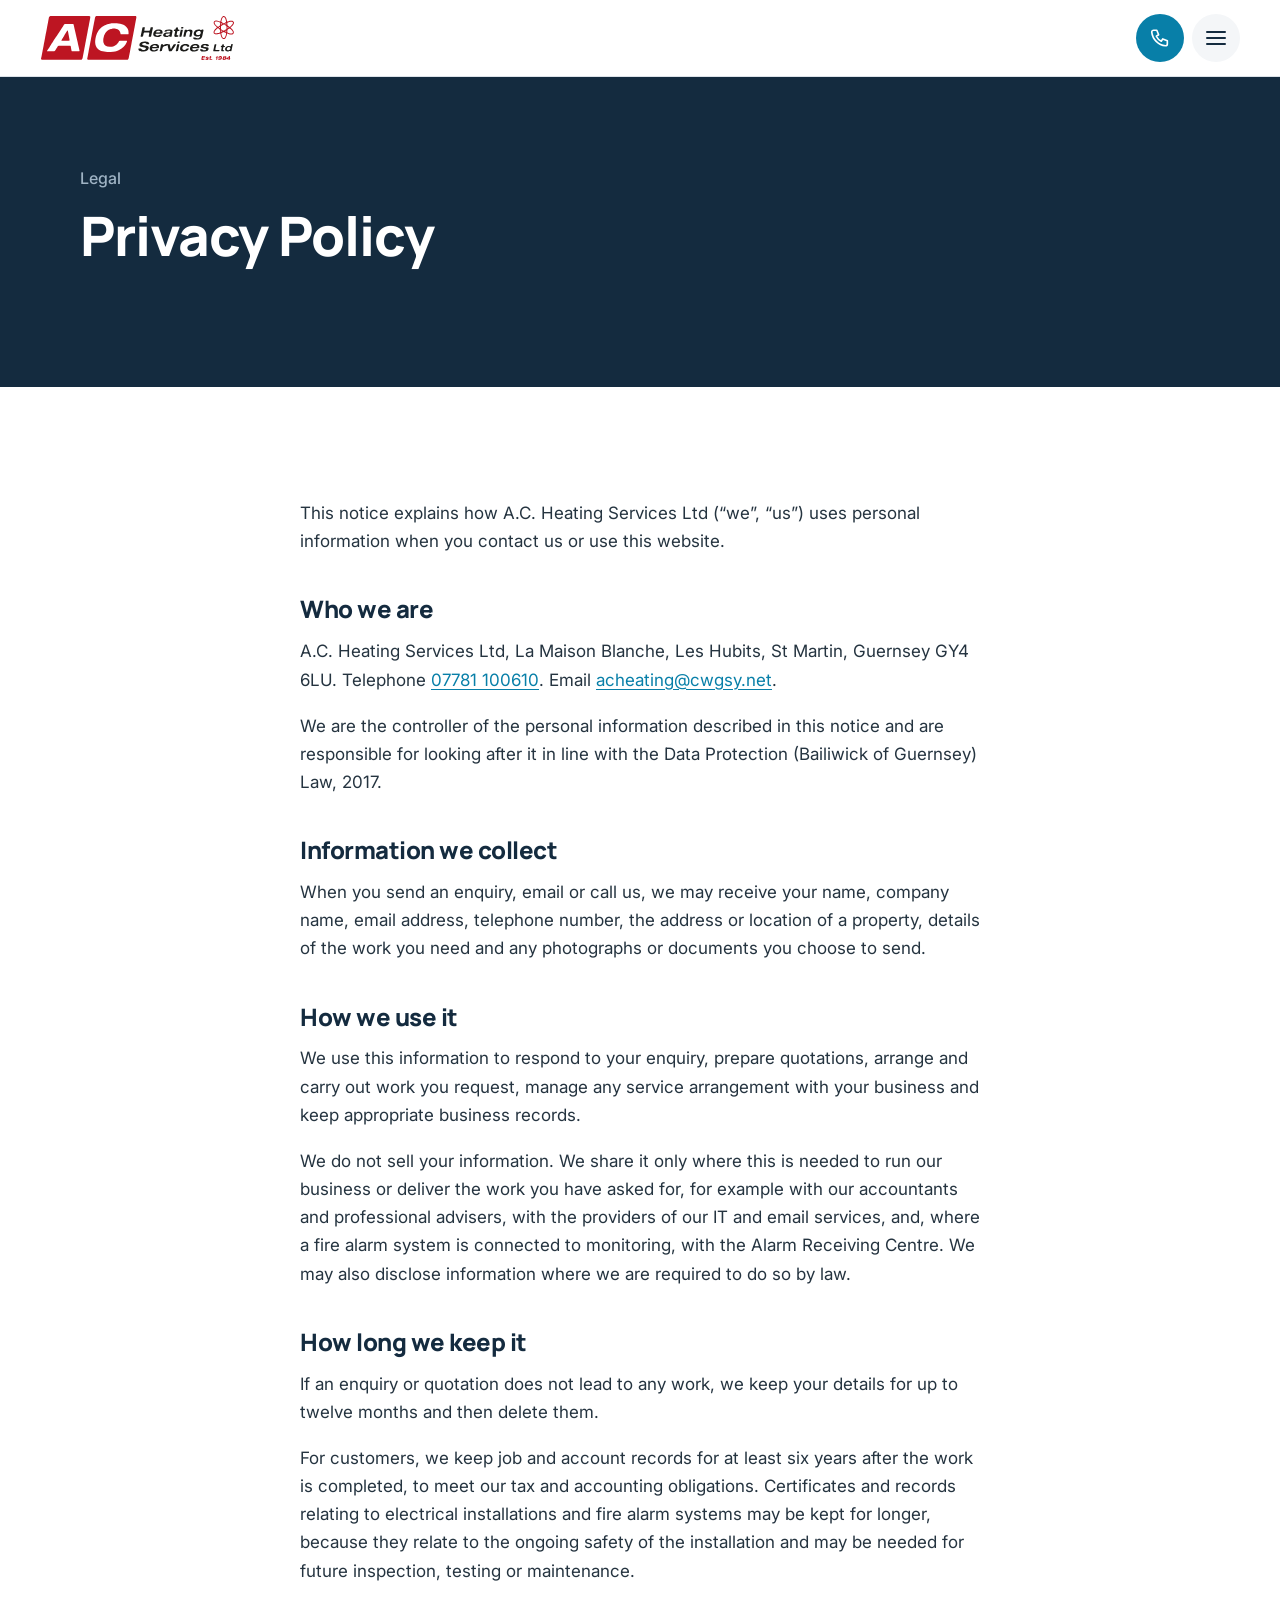
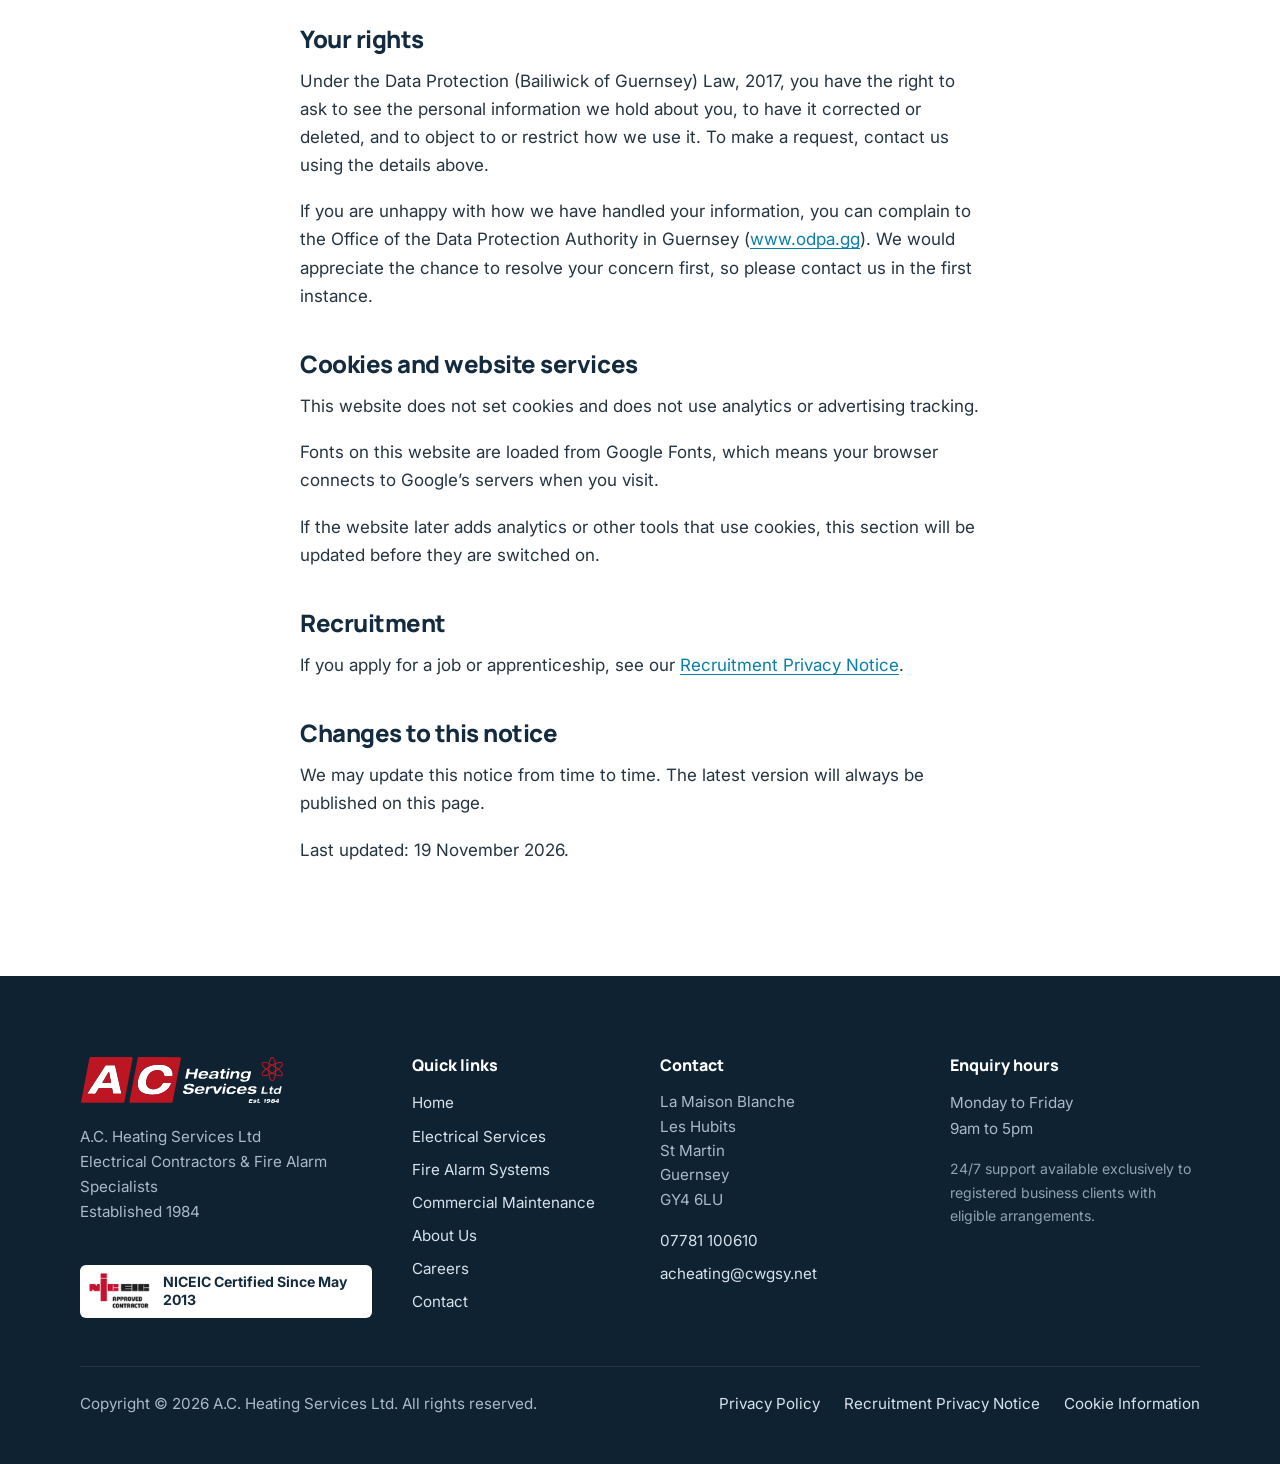
==== commit 5dcead0d: "Revise privacy notice and remove draft banner Removed draft notices and updated privacy details." ====
--- a/ac-heating-website/privacy/index.html
+++ b/ac-heating-website/privacy/index.html
@@ -50,38 +50,38 @@
 </section>
 <section class="section">
   <div class="wrap legal">
-    <!-- DRAFT TEMPLATE: this notice must be reviewed and completed by A.C. Heating Services Ltd (and its advisers if required) before launch. Delete the draft banner once approved. -->
-    <div class="draft-banner"><strong>Draft for review.</strong> This notice is a template. Highlighted items must be confirmed by A.C. Heating Services Ltd before the website goes live.</div>
-
     <p>This notice explains how A.C. Heating Services Ltd (“we”, “us”) uses personal information when you contact us or use this website.</p>
 
     <h2>Who we are</h2>
     <p>A.C. Heating Services Ltd, La Maison Blanche, Les Hubits, St Martin, Guernsey GY4 6LU. Telephone <a href="tel:+447781100610" data-phone data-phone-text="{phone}">07781 100610</a>. Email <a href="mailto:acheating@cwgsy.net" data-email="enquiry" data-email-text>acheating@cwgsy.net</a>.</p>
-    <p><span class="tbc">[Confirm whether the company is registered with the Office of the Data Protection Authority and add the registration details if appropriate.]</span></p>
+    <p>We are the controller of the personal information described in this notice and are responsible for looking after it in line with the Data Protection (Bailiwick of Guernsey) Law, 2017.</p>
 
     <h2>Information we collect</h2>
     <p>When you send an enquiry, email or call us, we may receive your name, company name, email address, telephone number, the address or location of a property, details of the work you need and any photographs or documents you choose to send.</p>
 
     <h2>How we use it</h2>
     <p>We use this information to respond to your enquiry, prepare quotations, arrange and carry out work you request, manage any service arrangement with your business and keep appropriate business records.</p>
-    <p>We do not sell your information. <span class="tbc">[Confirm whether information is shared with anyone else, for example accountants, IT or email providers, or Alarm Receiving Centres where a connection is arranged.]</span></p>
+    <p>We do not sell your information. We share it only where this is needed to run our business or deliver the work you have asked for, for example with our accountants and professional advisers, with the providers of our IT and email services, and, where a fire alarm system is connected to monitoring, with the Alarm Receiving Centre. We may also disclose information where we are required to do so by law.</p>
 
     <h2>How long we keep it</h2>
-    <p><span class="tbc">[Confirm retention periods for enquiries that do not proceed, and for customer and job records.]</span></p>
+    <p>If an enquiry or quotation does not lead to any work, we keep your details for up to twelve months and then delete them.</p>
+    <p>For customers, we keep job and account records for at least six years after the work is completed, to meet our tax and accounting obligations. Certificates and records relating to electrical installations and fire alarm systems may be kept for longer, because they relate to the ongoing safety of the installation and may be needed for future inspection, testing or maintenance.</p>
 
     <h2>Your rights</h2>
-    <p>You can ask to see the personal information we hold about you, and ask us to correct or delete it. To make a request, contact us using the details above. <span class="tbc">[Confirm the wording of rights under the Data Protection (Bailiwick of Guernsey) Law, 2017 and how to complain to the Office of the Data Protection Authority.]</span></p>
+    <p>Under the Data Protection (Bailiwick of Guernsey) Law, 2017, you have the right to ask to see the personal information we hold about you, to have it corrected or deleted, and to object to or restrict how we use it. To make a request, contact us using the details above.</p>
+    <p>If you are unhappy with how we have handled your information, you can complain to the Office of the Data Protection Authority in Guernsey (<a href="https://www.odpa.gg/" rel="noopener">www.odpa.gg</a>). We would appreciate the chance to resolve your concern first, so please contact us in the first instance.</p>
 
     <h2 id="cookies">Cookies and website services</h2>
     <p>This website does not set cookies and does not use analytics or advertising tracking.</p>
-    <p>Fonts on this website are loaded from Google Fonts, which means your browser connects to Google’s servers when you visit. <span class="tbc">[Remove this paragraph if the fonts are hosted on the company’s own web server instead.]</span></p>
+    <p>Fonts on this website are loaded from Google Fonts, which means your browser connects to Google’s servers when you visit.</p>
     <p>If the website later adds analytics or other tools that use cookies, this section will be updated before they are switched on.</p>
 
     <h2>Recruitment</h2>
     <p>If you apply for a job or apprenticeship, see our <a href="../recruitment-privacy/">Recruitment Privacy Notice</a>.</p>
 
     <h2>Changes to this notice</h2>
-    <p>Last updated: <span class="tbc">[date]</span>.</p>
+    <p>We may update this notice from time to time. The latest version will always be published on this page.</p>
+    <p>Last updated: 19 November 2026.</p>
   </div>
 </section>
 </main>
